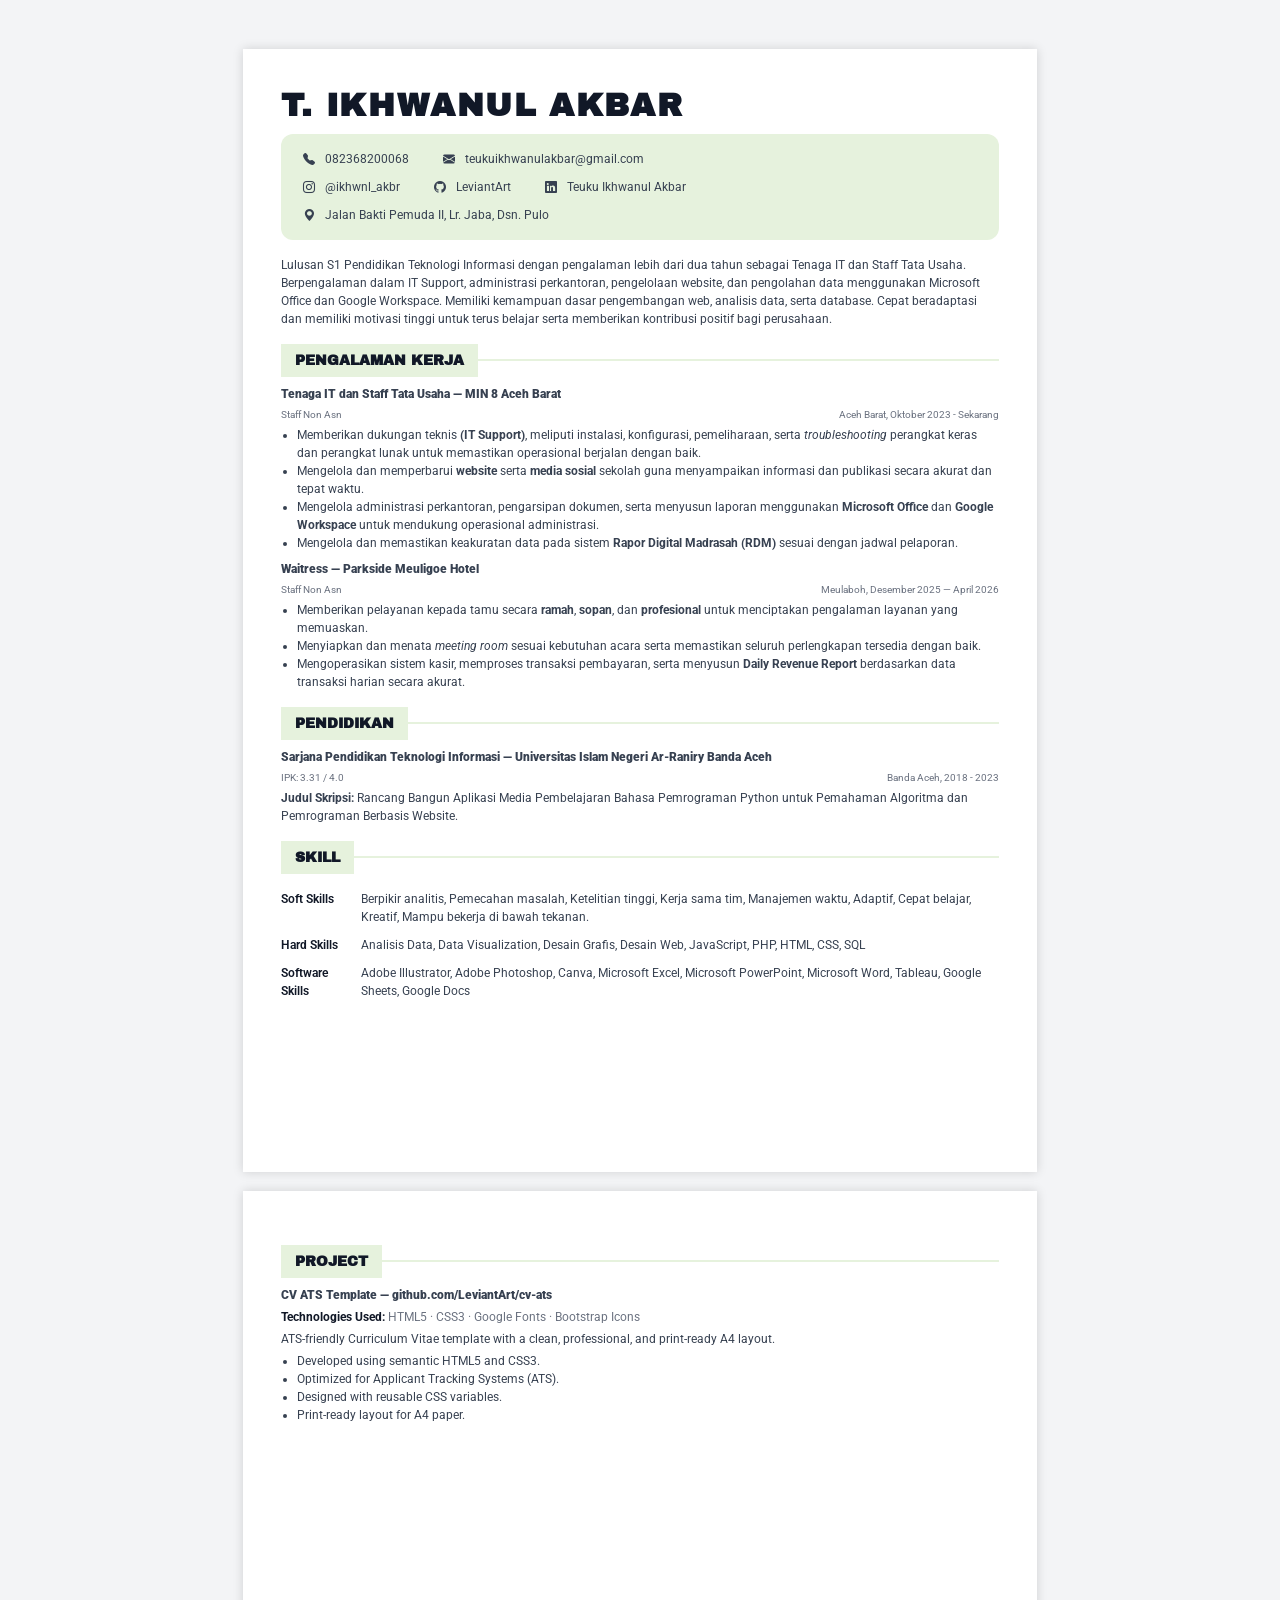
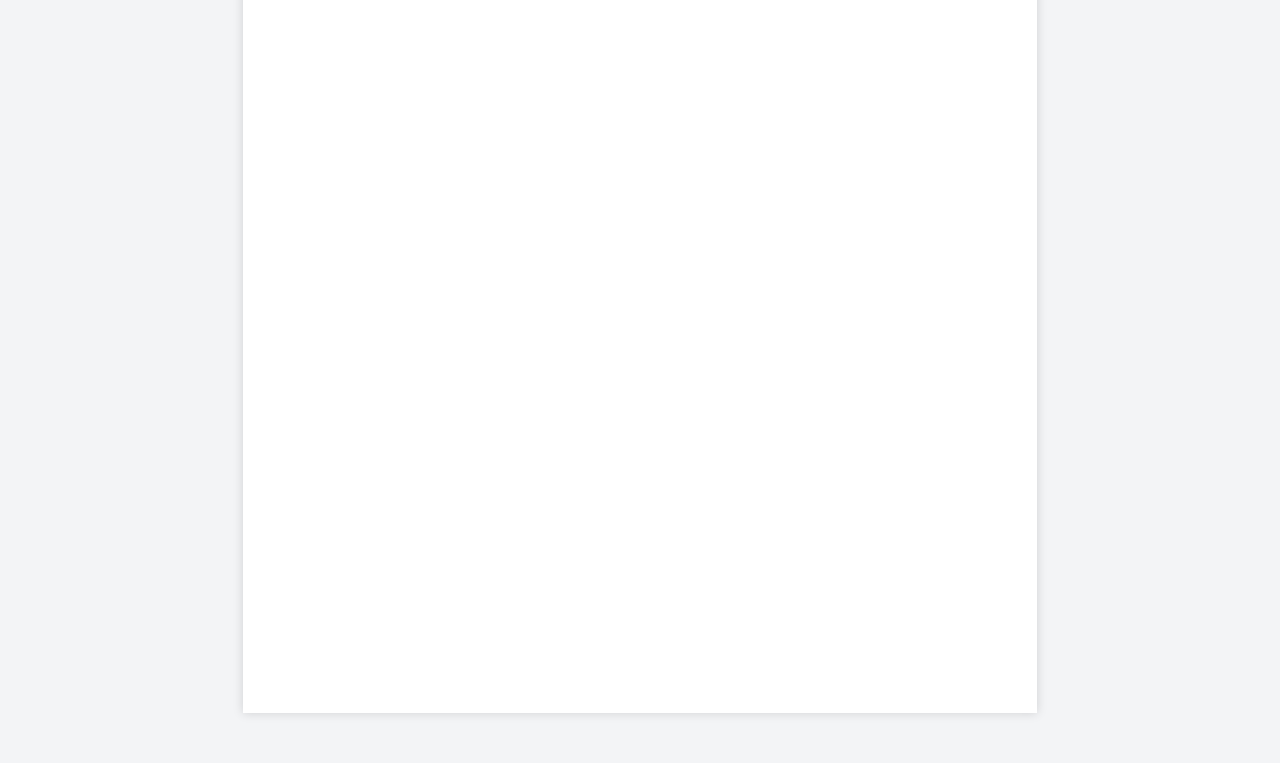
==== index.html @ ee053cb1 "-membagi menjadi 2 page -menambah Projects TODO :  -ganti posisi poject dan skill -tambahkan Certifi" ====
<!doctype html>
<html lang="en">
  <head>
    <meta charset="UTF-8" />
    <meta name="viewport" content="width=device-width, initial-scale=1.0" />
    <title>Curriculum Vitae - Applicant Tracking System</title>
    <link rel="stylesheet" href="styles.css" />

    <!-- font -->
    <link rel="preconnect" href="https://fonts.googleapis.com" />
    <link rel="preconnect" href="https://fonts.gstatic.com" crossorigin />
    <link
      href="https://fonts.googleapis.com/css2?family=Archivo+Black&family=Roboto:ital,wght@0,100..900;1,100..900&display=swap"
      rel="stylesheet"
    />

    <!-- bootstrap icons -->
    <link
      rel="stylesheet"
      href="https://cdn.jsdelivr.net/npm/bootstrap-icons@1.10.5/font/bootstrap-icons.css"
    />
  </head>
  <body>
    <main class="page">
      <!-- ===== HEADER ===== -->
      <header class="cv-header">
        <h1 class="cv-name">T. IKHWANUL AKBAR</h1>
        <div class="contact-info">
          <div class="contact-row">
            <!-- wa -->
            <a href="tel:+6282368200068" class="contact-item">
              <i class="bi bi-telephone-fill"></i>
              <span>082368200068</span>
            </a>

            <!-- email -->
            <a href="mailto:teukuikhwanulakbar@gmail.com" class="contact-item">
              <i class="bi bi-envelope-fill"></i>
              <span>teukuikhwanulakbar@gmail.com</span>
            </a>
          </div>

          <div class="contact-row">
            <!-- instagram -->
            <a
              href="https://www.instagram.com/ikhwnl_akbr/?hl=en"
              class="contact-item"
            >
              <i class="bi bi-instagram"></i>
              <span>@ikhwnl_akbr</span>
            </a>

            <!-- github -->
            <a href="https://github.com/LeviantArt" class="contact-item">
              <i class="bi bi-github"></i>

              <span>LeviantArt</span>
            </a>

            <!-- linkedin -->
            <a
              href="https://www.linkedin.com/in/teuku-ikhwanul-akbar-127863330/"
              class="contact-item"
            >
              <i class="bi bi-linkedin"></i>

              <span>Teuku Ikhwanul Akbar</span>
            </a>
          </div>

          <div class="contact-row">
            <!-- address -->
            <a
              href="https://www.google.com/maps/place/4%C2%B009'33.3%22N+96%C2%B007'20.4%22E/@4.159242,96.1216763,19z/data=!3m1!4b1!4m4!3m3!8m2!3d4.159242!4d96.12232?entry=ttu&g_ep=EgoyMDI2MDcxNS4wIKXMDSoASAFQAw%3D%3D"
              class="contact-item"
            >
              <i class="bi bi-geo-alt-fill"></i>
              <span>Jalan Bakti Pemuda II, Lr. Jaba, Dsn. Pulo</span>
            </a>
          </div>
        </div>
      </header>

      <!-- ===== ABOUT ME ===== -->
      <section class="cv-about-me">
        <p>
          Lulusan S1 Pendidikan Teknologi Informasi dengan pengalaman lebih dari
          dua tahun sebagai Tenaga IT dan Staff Tata Usaha. Berpengalaman dalam
          IT Support, administrasi perkantoran, pengelolaan website, dan
          pengolahan data menggunakan Microsoft Office dan Google Workspace.
          Memiliki kemampuan dasar pengembangan web, analisis data, serta
          database. Cepat beradaptasi dan memiliki motivasi tinggi untuk terus
          belajar serta memberikan kontribusi positif bagi perusahaan.
        </p>
      </section>

      <!-- ===== EXPERIENCE ===== -->
      <section class="experience">
        <div class="section-header">
          <h2 class="section-title">Pengalaman Kerja</h2>
        </div>

        <!---------------->
        <!-- Company #1 -->
        <!---------------->
        <h3 class="education-title">
          Tenaga IT dan Staff Tata Usaha — MIN 8 Aceh Barat
        </h3>

        <!-- Position and dates -->
        <div class="row">
          <span>Staff Non Asn</span>
          <span>Aceh Barat, Oktober 2023 - Sekarang</span>
        </div>

        <ul class="job-description-list">
          <li>
            Memberikan dukungan teknis <b>(IT Support)</b>, meliputi instalasi,
            konfigurasi, pemeliharaan, serta <i>troubleshooting</i> perangkat
            keras dan perangkat lunak untuk memastikan operasional berjalan
            dengan baik.
          </li>

          <li>
            Mengelola dan memperbarui <b>website</b> serta
            <b>media sosial</b> sekolah guna menyampaikan informasi dan
            publikasi secara akurat dan tepat waktu.
          </li>

          <li>
            Mengelola administrasi perkantoran, pengarsipan dokumen, serta
            menyusun laporan menggunakan <b>Microsoft Office</b> dan
            <b>Google Workspace</b> untuk mendukung operasional administrasi.
          </li>

          <li>
            Mengelola dan memastikan keakuratan data pada sistem
            <b>Rapor Digital Madrasah (RDM)</b> sesuai dengan jadwal pelaporan.
          </li>
        </ul>

        <!---------------->
        <!-- Company #2 -->
        <!---------------->
        <h3 class="education-title">Waitress — Parkside Meuligoe Hotel</h3>

        <!-- Position and dates -->
        <div class="row">
          <span>Staff Non Asn</span>
          <span>Meulaboh, Desember 2025 — April 2026</span>
        </div>

        <ul class="job-description-list">
          <li>
            Memberikan pelayanan kepada tamu secara <b>ramah</b>, <b>sopan</b>,
            dan <b>profesional</b> untuk menciptakan pengalaman layanan yang
            memuaskan.
          </li>

          <li>
            Menyiapkan dan menata <i>meeting room</i> sesuai kebutuhan acara
            serta memastikan seluruh perlengkapan tersedia dengan baik.
          </li>

          <li>
            Mengoperasikan sistem kasir, memproses transaksi pembayaran, serta
            menyusun <b>Daily Revenue Report</b> berdasarkan data transaksi
            harian secara akurat.
          </li>
        </ul>
      </section>

      <!-- ===== EDUCATION ===== -->
      <section class="education">
        <div class="section-header">
          <h2 class="section-title">Pendidikan</h2>
        </div>

        <!-- University name -->
        <h3 class="education-title">
          Sarjana Pendidikan Teknologi Informasi — Universitas Islam Negeri
          Ar-Raniry Banda Aceh
        </h3>

        <!-- GPA, dates of admission and graduation -->
        <div class="row">
          <span>IPK: 3.31 / 4.0</span>
          <span>Banda Aceh, 2018 - 2023</span>
        </div>

        <p>
          <strong>Judul Skripsi:</strong> Rancang Bangun Aplikasi Media
          Pembelajaran Bahasa Pemrograman Python untuk Pemahaman Algoritma dan
          Pemrograman Berbasis Website.
        </p>
      </section>

      <!-- ===== SKILL ===== -->
      <section class="skill">
        <div class="section-header">
          <h2 class="section-title">SKILL</h2>
        </div>

        <!-- Skills -->
        <dl class="skills-list">
          <dt>Soft Skills</dt>
          <dd>
            Berpikir analitis, Pemecahan masalah, Ketelitian tinggi, Kerja sama
            tim, Manajemen waktu, Adaptif, Cepat belajar, Kreatif, Mampu bekerja
            di bawah tekanan.
          </dd>

          <dt>Hard Skills</dt>
          <dd>
            Analisis Data, Data Visualization, Desain Grafis, Desain Web,
            JavaScript, PHP, HTML, CSS, SQL
          </dd>

          <dt>Software Skills</dt>
          <dd>
            Adobe Illustrator, Adobe Photoshop, Canva, Microsoft Excel,
            Microsoft PowerPoint, Microsoft Word, Tableau, Google Sheets, Google
            Docs
          </dd>
        </dl>
      </section>
    </main>

    <main class="page">
      <!-- ===== PROJECT ===== -->
      <section class="experience">
        <div class="section-header">
          <h2 class="section-title">PROJECT</h2>
        </div>

        <!---------------->
        <!-- Project #1 -->
        <!---------------->
        <!-- Project Title and Link -->
        <div class="project-header">
          <a
            href="https://github.com/LeviantArt/cv-ats"
            target="_blank"
            rel="noopener noreferrer"
          >
            <h3 class="education-title">
              CV ATS Template — github.com/LeviantArt/cv-ats
            </h3>
          </a>
        </div>

        <!-- Project Technologies -->
        <div class="project-tech">
          <strong>Technologies Used:</strong>
          <span
            >HTML5 &middot; CSS3 &middot; Google Fonts &middot; Bootstrap
            Icons</span
          >
        </div>

        <!-- Project Description -->
        <p class="project-description">
          ATS-friendly Curriculum Vitae template with a clean, professional, and
          print-ready A4 layout.
        </p>

        <!-- Project Highlights -->
        <ul class="job-description-list">
          <li>Developed using semantic HTML5 and CSS3.</li>
          <li>Optimized for Applicant Tracking Systems (ATS).</li>
          <li>Designed with reusable CSS variables.</li>
          <li>Print-ready layout for A4 paper.</li>
        </ul>
      </section>
    </main>
  </body>
</html>
---- styles.css ----
/* =======================================================
   DESIGN TOKENS
======================================================= */
:root {
  /* ===== FONT FAMILY ===== */
  --font-heading: "Archivo Black", sans-serif;
  --font-body: "Roboto", sans-serif;

  /* ===== FONT SIZE ===== */
  /* Name */
  --fs-name: 2rem; /* 32px */
  /* Section */
  --fs-section-title: 0.875rem; /* 16px */
  /* Job Title */
  --fs-job-title: 0.875rem; /* 14px */
  /* Body */
  --fs-body: 0.75rem; /* 12px */
  /* Small */
  --fs-small: 0.625rem; /* 10px */

  /* ===== FONT WEIGHT ===== */
  --fw-black: 900;
  --fw-bold: 700;
  --fw-semibold: 600;
  --fw-medium: 500;
  --fw-regular: 400;

  /* ===== LINE HEIGHT ===== */
  --lh-tight: 1.2;
  --lh-normal: 1.5;
  --lh-relaxed: 1.7;

  /* ===== LETTER SPACING ===== */
  --ls-tight: -0.02em;
  --ls-normal: 0;
  --ls-wide: 0.05em;

  /* ===== COLORS ===== */
  --clr-heading: #111827;
  --clr-text: #374151;
  --clr-muted: #6b7280;
  --clr-border: #d1d5db;
  --clr-background: #ffffff;
  --clr-surface: #f3f4f6;
  --clr-card: #e6f2dd;

  /* ===== SPACING ===== */
  --space-1: 4px;
  --space-2: 8px;
  --space-3: 12px;
  --space-4: 16px;
  --space-5: 20px;
  --space-6: 24px;
  --space-7: 32px;
  --space-8: 40px;

  /* ===== BORDER RADIUS ===== */
  --radius-sm: 4px;
  --radius-md: 8px;
  --radius-lg: 12px;

  /* ===== ICON SIZES ===== */
  --icon-sm: 14px;
  --icon-md: 16px;
  --icon-lg: 20px;

  /* ===== A4 PAGE ===== */
  --page-width: 210mm;
  --page-height: 297mm;
  --page-padding: 10mm;
}

/* =======================================================
   RESET
======================================================= */
*,
*::before,
*::after {
  margin: 0;
  padding: 0;
  box-sizing: border-box;
}

body {
  font-family: var(--font-body);
  font-size: var(--fs-body);
  font-weight: var(--fw-regular);
  line-height: var(--lh-normal);
  color: var(--clr-text);
  background: var(--clr-background);
  margin: 0;
  padding: 40px;
  display: flex;
  justify-content: center;
  background: var(--clr-surface);
  flex-direction: column; /* Tambahkan ini */
  align-items: center; /* Supaya halaman tetap di tengah */
}

a {
  text-decoration: none;
  color: inherit;
}

img,
svg {
  display: block;
  max-width: 100%;
}

/* ul,
ol {
  list-style: none;
} */

/* =======================================================
   TYPOGRAPHY
======================================================= */
/* cv name */
.cv-name {
  font-family: var(--font-heading);
  font-size: var(--fs-name);
  font-weight: var(--fw-black);
  line-height: var(--lh-tight);
  letter-spacing: var(--ls-wide);
  color: var(--clr-heading);
  text-transform: uppercase;
  padding-bottom: var(--space-2);
}

/* section header v1 */
/* .section-title {
  font-family: var(--font-heading);
  font-size: var(--fs-section-title);
  font-weight: var(--fw-bold);
  line-height: var(--lh-tight);
  letter-spacing: var(--ls-wide);
  color: var(--clr-heading);
  text-transform: uppercase;
} */

/* section header v2 */
.section-header {
  display: flex;
  align-items: center;
  padding-top: var(--space-4);
}

.section-title {
  display: inline-block;
  padding: 6px 14px;
  background: var(--clr-card);
  font-family: var(--font-heading);
  font-size: var(--fs-section-title);
  color: var(--clr-heading);
  text-transform: uppercase;
  position: relative;
  z-index: 2;
}

.section-header::after {
  content: "";
  flex: 1;
  height: 1.5px;
  background: var(--clr-card);
}

/* job title */
.job-title {
  font-size: var(--fs-job-title);
  font-weight: var(--fw-semibold);
}

/* about me */
.cv-about-me {
  padding-top: var(--space-4);
}

h3 {
  font-size: var(--fs-body);
  font-weight: var(--fw-black);
  padding-top: var(--space-2);
}

/* paragraph */
p {
  font-size: var(--fs-body);
}

/* small text */
small {
  font-size: var(--fs-small);
  color: var(--clr-muted);
}

/* =======================================================
   PAGE LAYOUT
======================================================= */
.page {
  width: var(--page-width);
  min-height: var(--page-height);
  background: var(--clr-background);
  padding: var(--page-padding);
  margin: 2.5mm 0;
  box-sizing: border-box;
  box-shadow: 0 0 10px rgba(0, 0, 0, 0.15);
}

/* =======================================================
   CONTACT INFO
======================================================= */
.contact-item {
  display: flex;
  align-items: center;
  gap: var(--space-2);
  color: var(--clr-text);
  text-decoration: none;
  font-size: var(--fs-body);
}

.contact-item svg,
.contact-item i {
  width: var(--icon-md);
  height: var(--icon-md);
  font-size: var(--icon-md);
  flex-shrink: 0;
}

.contact-info {
  background: var(--clr-card);
  padding: 16px 20px;
  border-radius: var(--radius-lg);
  display: flex;
  flex-direction: column;
  gap: 10px;
}

.contact-row {
  display: flex;
  align-items: center;
  gap: 32px;
  flex-wrap: wrap;
}

.contact-item i {
  font-size: var(--fs-body);
  text-align: center;
}

/* =======================================================
   EXPERIENCE
======================================================= */
.experience .row {
  display: flex;
  justify-content: space-between;
  align-items: center;
  font-size: var(--fs-small);
  color: var(--clr-muted);
  padding-top: var(--space-1);
}

.experience p {
  padding-top: var(--space-1);
}

.experience .job-description-list {
  padding-top: var(--space-1);
  padding-left: var(--space-4);
}

/* =======================================================
   EDUCATION
======================================================= */
.education .row {
  display: flex;
  justify-content: space-between;
  align-items: center;
  font-size: var(--fs-small);
  color: var(--clr-muted);
  padding-top: var(--space-1);
}

.education p {
  padding-top: var(--space-1);
}

/* =======================================================
   SKILLS
======================================================= */
.skills-list {
  display: grid;
  grid-template-columns: 60px 1fr;
  gap: 10px 20px;
  margin-top: var(--space-4);
}

.skills-list dt {
  font-weight: var(--fw-semibold);
  color: var(--clr-heading);
}

.skills-list dd {
  margin: 0;
  color: var(--clr-text);
}

/* =======================================================
   PROJECTS
======================================================= */
.project-tech {
  font-size: var(--fs-body);
  color: var(--clr-muted);
  padding-top: var(--space-1);
}

.project-tech strong {
  color: var(--clr-heading);
}

/* ===== PRINT ===== */

@page {
  size: A4;
  margin: 0;
}

@media print {
  body {
    background: var(--clr-background);
    padding: 0;
  }

  .page {
    width: var(--page-width);
    min-height: var(--page-height);
    margin: 0;
    box-shadow: none;
    page-break-after: always;
  }
}
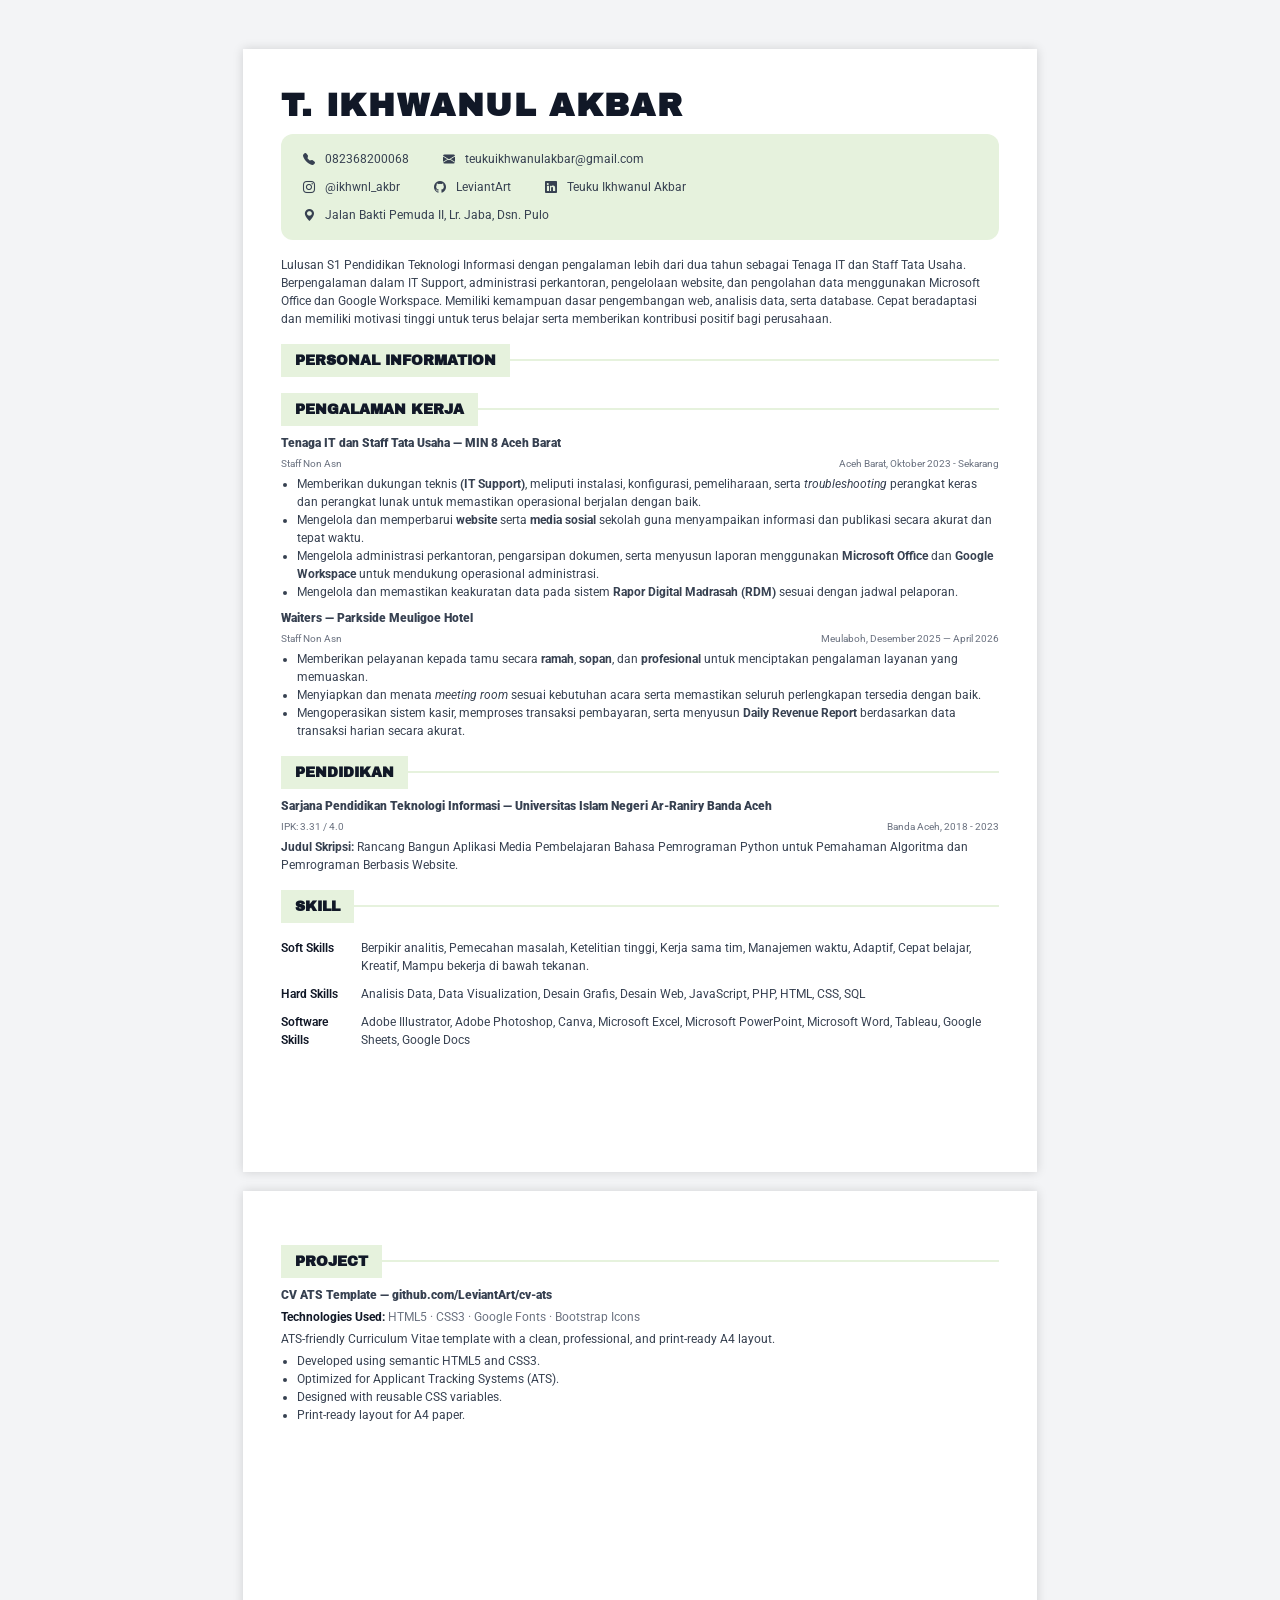
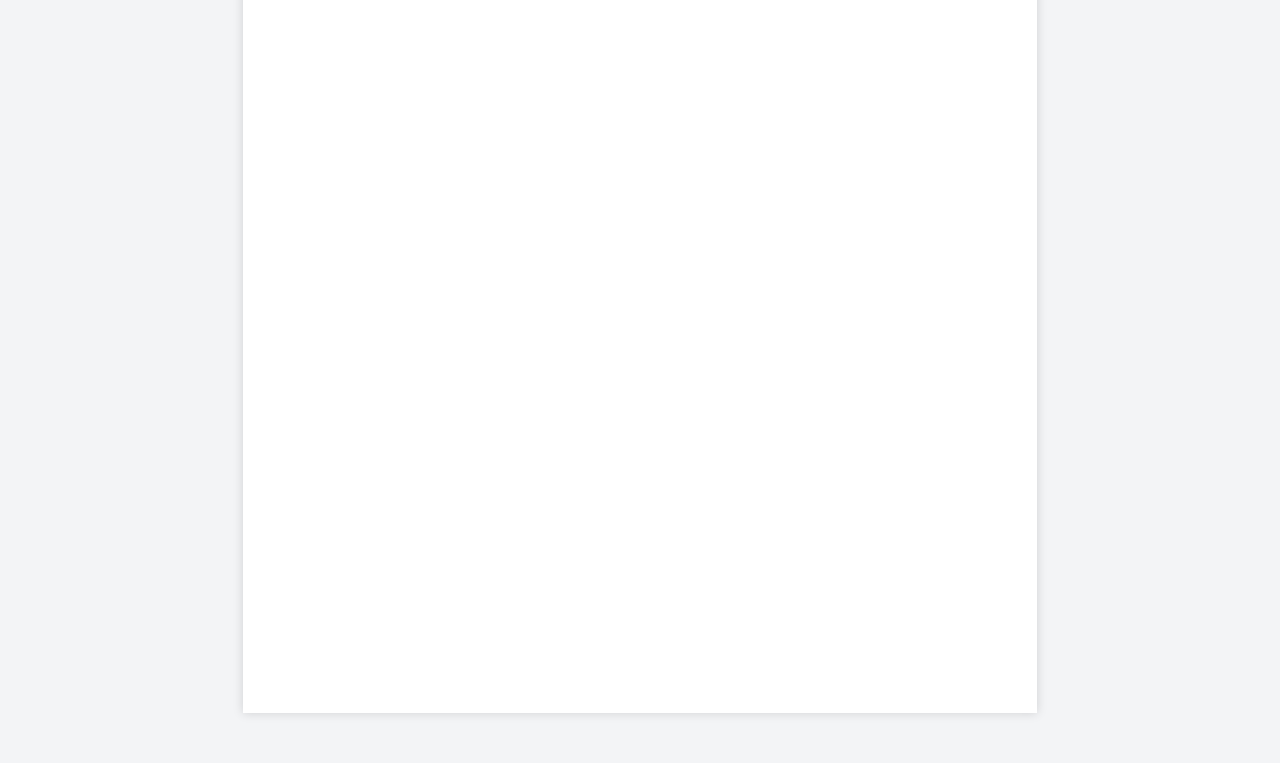
==== commit dd6f7fd0: "tambah personal information" ====
--- a/index.html
+++ b/index.html
@@ -97,6 +97,13 @@
       <!-- ===== EXPERIENCE ===== -->
       <section class="experience">
         <div class="section-header">
+          <h2 class="section-title">Personal Information</h2>
+        </div>
+      </section>
+
+      <!-- ===== EXPERIENCE ===== -->
+      <section class="experience">
+        <div class="section-header">
           <h2 class="section-title">Pengalaman Kerja</h2>
         </div>
 
@@ -142,7 +149,7 @@
         <!---------------->
         <!-- Company #2 -->
         <!---------------->
-        <h3 class="education-title">Waitress — Parkside Meuligoe Hotel</h3>
+        <h3 class="education-title">Waiters — Parkside Meuligoe Hotel</h3>
 
         <!-- Position and dates -->
         <div class="row">
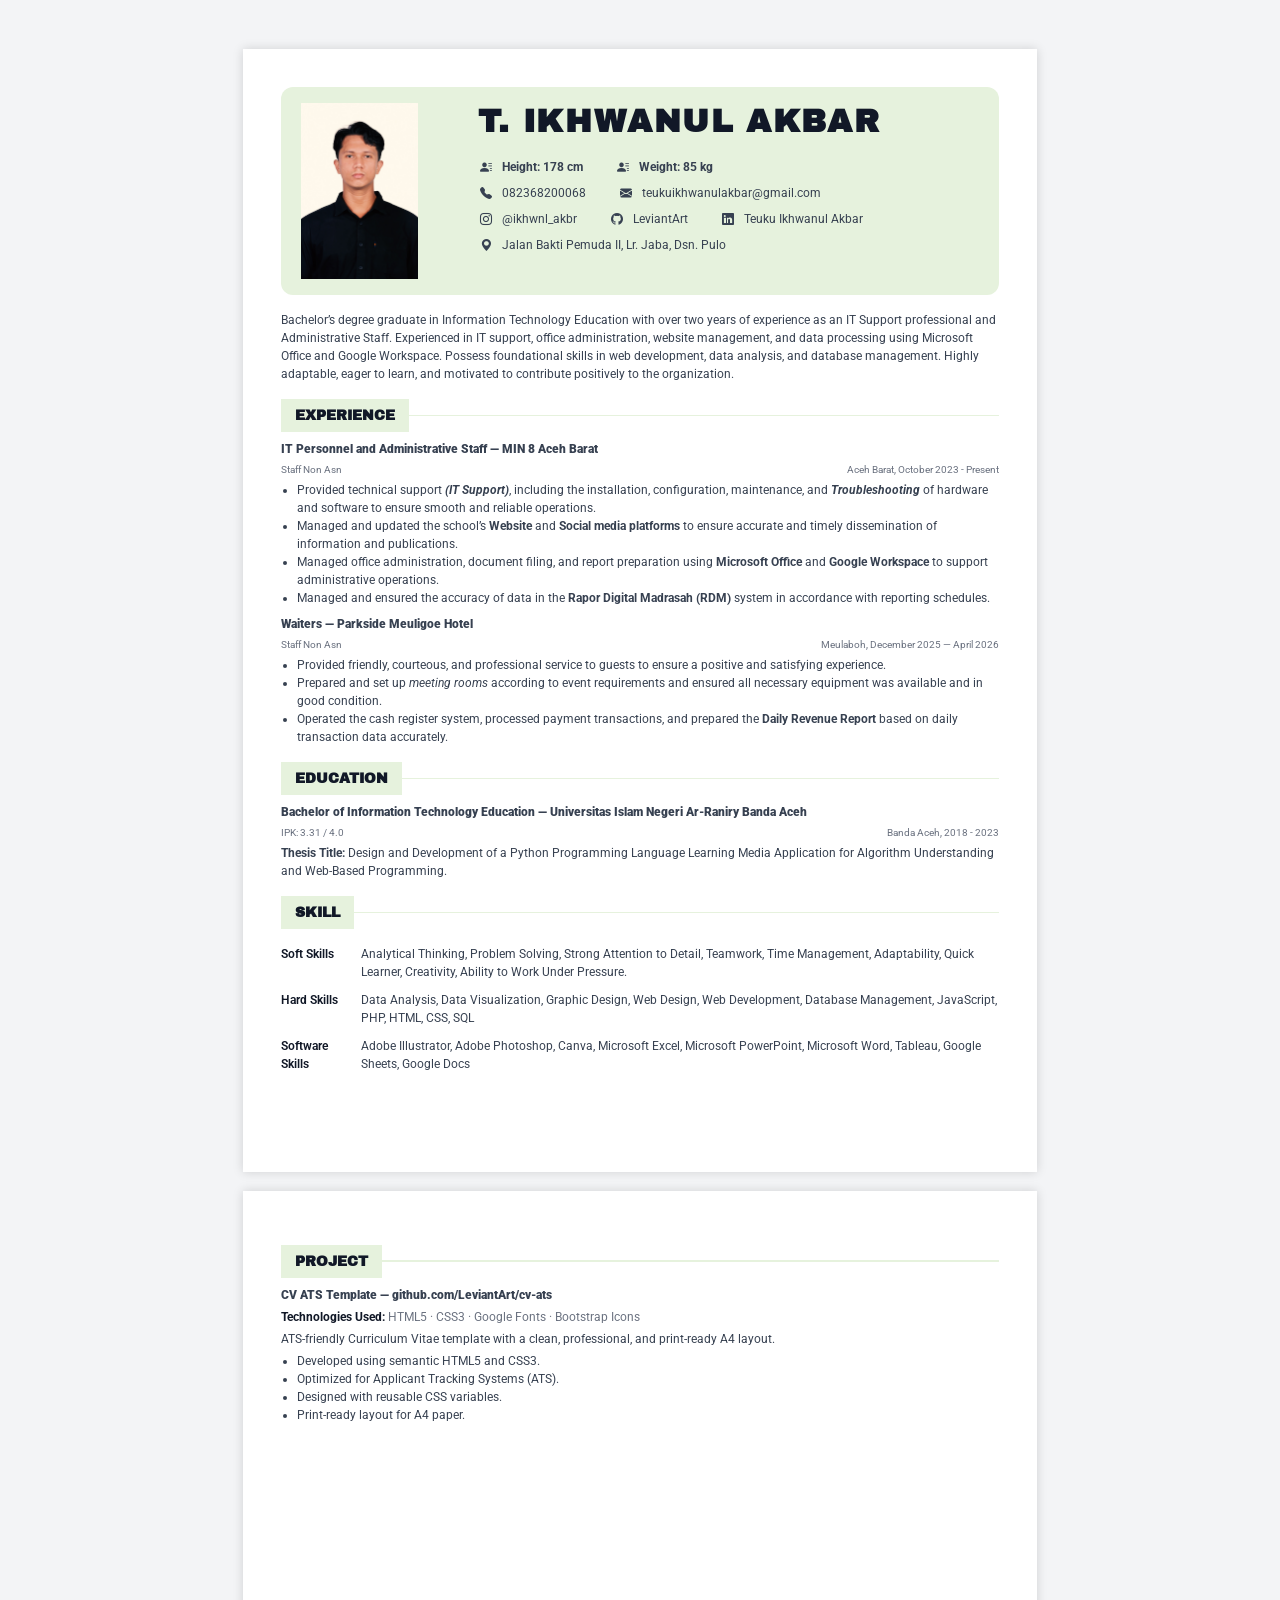
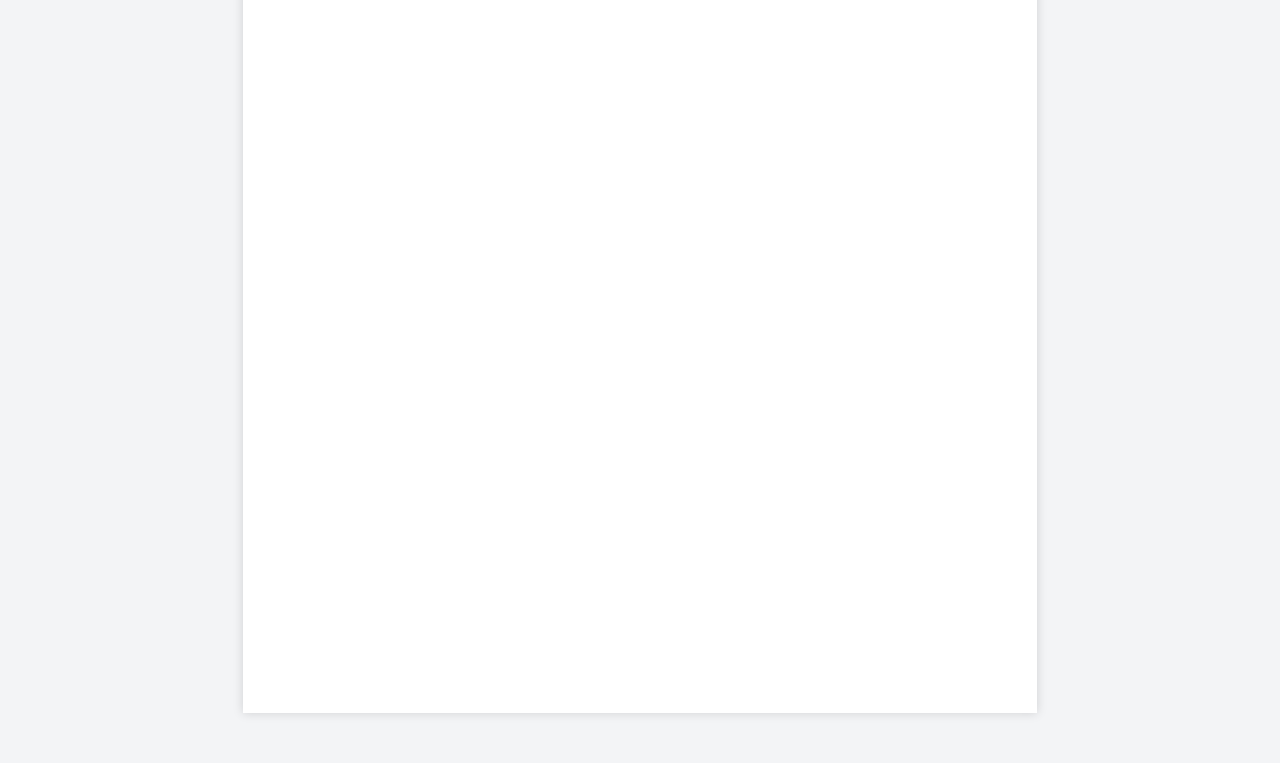
==== commit 8617f9ce: "menambahkan target="_blank" dan rel="noopener noreferrer" pada semua link di index.html untuk keaman" ====
--- a/index.html
+++ b/index.html
@@ -24,59 +24,100 @@
     <main class="page">
       <!-- ===== HEADER ===== -->
       <header class="cv-header">
-        <h1 class="cv-name">T. IKHWANUL AKBAR</h1>
         <div class="contact-info">
-          <div class="contact-row">
-            <!-- wa -->
-            <a href="tel:+6282368200068" class="contact-item">
-              <i class="bi bi-telephone-fill"></i>
-              <span>082368200068</span>
-            </a>
-
-            <!-- email -->
-            <a href="mailto:teukuikhwanulakbar@gmail.com" class="contact-item">
-              <i class="bi bi-envelope-fill"></i>
-              <span>teukuikhwanulakbar@gmail.com</span>
-            </a>
+          <div class="contact-info-1">
+            <!-- informasi kiri -->
+            <img src="foto.jpg" alt="Foto T. Ikhwanul Akbar" />
           </div>
 
-          <div class="contact-row">
-            <!-- instagram -->
-            <a
-              href="https://www.instagram.com/ikhwnl_akbr/?hl=en"
-              class="contact-item"
-            >
-              <i class="bi bi-instagram"></i>
-              <span>@ikhwnl_akbr</span>
-            </a>
-
-            <!-- github -->
-            <a href="https://github.com/LeviantArt" class="contact-item">
-              <i class="bi bi-github"></i>
-
-              <span>LeviantArt</span>
-            </a>
-
-            <!-- linkedin -->
-            <a
-              href="https://www.linkedin.com/in/teuku-ikhwanul-akbar-127863330/"
-              class="contact-item"
-            >
-              <i class="bi bi-linkedin"></i>
-
-              <span>Teuku Ikhwanul Akbar</span>
-            </a>
-          </div>
-
-          <div class="contact-row">
-            <!-- address -->
-            <a
-              href="https://www.google.com/maps/place/4%C2%B009'33.3%22N+96%C2%B007'20.4%22E/@4.159242,96.1216763,19z/data=!3m1!4b1!4m4!3m3!8m2!3d4.159242!4d96.12232?entry=ttu&g_ep=EgoyMDI2MDcxNS4wIKXMDSoASAFQAw%3D%3D"
-              class="contact-item"
-            >
-              <i class="bi bi-geo-alt-fill"></i>
-              <span>Jalan Bakti Pemuda II, Lr. Jaba, Dsn. Pulo</span>
-            </a>
+          <div class="contact-info-2">
+            <h1 class="cv-name">T. IKHWANUL AKBAR</h1>
+
+            <div class="contact-row">
+              <div class="contact-item">
+                <i class="bi bi-person-lines-fill"></i>
+                <span><strong>Height: 178 cm</strong></span>
+              </div>
+
+              <div class="contact-item">
+                <i class="bi bi-person-lines-fill"></i>
+                <span><strong>Weight: 85 kg</strong></span>
+              </div>
+            </div>
+
+            <div class="contact-row">
+              <!-- wa -->
+              <a
+                href="tel:+6282368200068"
+                class="contact-item"
+                target="_blank"
+                rel="noopener noreferrer"
+              >
+                <i class="bi bi-telephone-fill"></i>
+                <span>082368200068</span>
+              </a>
+
+              <!-- email -->
+              <a
+                href="mailto:teukuikhwanulakbar@gmail.com"
+                class="contact-item"
+                target="_blank"
+                rel="noopener noreferrer"
+              >
+                <i class="bi bi-envelope-fill"></i>
+                <span>teukuikhwanulakbar@gmail.com</span>
+              </a>
+            </div>
+
+            <div class="contact-row">
+              <!-- instagram -->
+              <a
+                href="https://www.instagram.com/ikhwnl_akbr/?hl=en"
+                class="contact-item"
+                target="_blank"
+                rel="noopener noreferrer"
+              >
+                <i class="bi bi-instagram"></i>
+                <span>@ikhwnl_akbr</span>
+              </a>
+
+              <!-- github -->
+              <a
+                href="https://github.com/LeviantArt"
+                class="contact-item"
+                target="_blank"
+                rel="noopener noreferrer"
+              >
+                <i class="bi bi-github"></i>
+
+                <span>LeviantArt</span>
+              </a>
+
+              <!-- linkedin -->
+              <a
+                href="https://www.linkedin.com/in/teuku-ikhwanul-akbar-127863330/"
+                class="contact-item"
+                target="_blank"
+                rel="noopener noreferrer"
+              >
+                <i class="bi bi-linkedin"></i>
+
+                <span>Teuku Ikhwanul Akbar</span>
+              </a>
+            </div>
+
+            <div class="contact-row">
+              <!-- address -->
+              <a
+                href="https://www.google.com/maps/place/4%C2%B009'33.3%22N+96%C2%B007'20.4%22E/@4.159242,96.1216763,19z/data=!3m1!4b1!4m4!3m3!8m2!3d4.159242!4d96.12232?entry=ttu&g_ep=EgoyMDI2MDcxNS4wIKXMDSoASAFQAw%3D%3D"
+                class="contact-item"
+                target="_blank"
+                rel="noopener noreferrer"
+              >
+                <i class="bi bi-geo-alt-fill"></i>
+                <span>Jalan Bakti Pemuda II, Lr. Jaba, Dsn. Pulo</span>
+              </a>
+            </div>
           </div>
         </div>
       </header>
@@ -84,65 +125,60 @@
       <!-- ===== ABOUT ME ===== -->
       <section class="cv-about-me">
         <p>
-          Lulusan S1 Pendidikan Teknologi Informasi dengan pengalaman lebih dari
-          dua tahun sebagai Tenaga IT dan Staff Tata Usaha. Berpengalaman dalam
-          IT Support, administrasi perkantoran, pengelolaan website, dan
-          pengolahan data menggunakan Microsoft Office dan Google Workspace.
-          Memiliki kemampuan dasar pengembangan web, analisis data, serta
-          database. Cepat beradaptasi dan memiliki motivasi tinggi untuk terus
-          belajar serta memberikan kontribusi positif bagi perusahaan.
+          Bachelor&#8217;s degree graduate in Information Technology Education
+          with over two years of experience as an IT Support professional and
+          Administrative Staff. Experienced in IT support, office
+          administration, website management, and data processing using
+          Microsoft Office and Google Workspace. Possess foundational skills in
+          web development, data analysis, and database management. Highly
+          adaptable, eager to learn, and motivated to contribute positively to
+          the organization.
         </p>
       </section>
 
       <!-- ===== EXPERIENCE ===== -->
       <section class="experience">
         <div class="section-header">
-          <h2 class="section-title">Personal Information</h2>
-        </div>
-      </section>
-
-      <!-- ===== EXPERIENCE ===== -->
-      <section class="experience">
-        <div class="section-header">
-          <h2 class="section-title">Pengalaman Kerja</h2>
+          <h2 class="section-title">Experience</h2>
         </div>
 
         <!---------------->
         <!-- Company #1 -->
         <!---------------->
         <h3 class="education-title">
-          Tenaga IT dan Staff Tata Usaha — MIN 8 Aceh Barat
+          IT Personnel and Administrative Staff — MIN 8 Aceh Barat
         </h3>
 
         <!-- Position and dates -->
         <div class="row">
           <span>Staff Non Asn</span>
-          <span>Aceh Barat, Oktober 2023 - Sekarang</span>
+          <span>Aceh Barat, October 2023 - Present</span>
         </div>
 
         <ul class="job-description-list">
           <li>
-            Memberikan dukungan teknis <b>(IT Support)</b>, meliputi instalasi,
-            konfigurasi, pemeliharaan, serta <i>troubleshooting</i> perangkat
-            keras dan perangkat lunak untuk memastikan operasional berjalan
-            dengan baik.
-          </li>
-
-          <li>
-            Mengelola dan memperbarui <b>website</b> serta
-            <b>media sosial</b> sekolah guna menyampaikan informasi dan
-            publikasi secara akurat dan tepat waktu.
-          </li>
-
-          <li>
-            Mengelola administrasi perkantoran, pengarsipan dokumen, serta
-            menyusun laporan menggunakan <b>Microsoft Office</b> dan
-            <b>Google Workspace</b> untuk mendukung operasional administrasi.
-          </li>
-
-          <li>
-            Mengelola dan memastikan keakuratan data pada sistem
-            <b>Rapor Digital Madrasah (RDM)</b> sesuai dengan jadwal pelaporan.
+            Provided technical support <i><b>(IT Support)</b></i
+            >, including the installation, configuration, maintenance, and
+            <i><b>Troubleshooting</b></i> of hardware and software to ensure
+            smooth and reliable operations.
+          </li>
+
+          <li>
+            Managed and updated the school&#8217;s <b>Website</b> and
+            <b>Social media platforms</b> to ensure accurate and timely
+            dissemination of information and publications.
+          </li>
+
+          <li>
+            Managed office administration, document filing, and report
+            preparation using <b>Microsoft Office</b> and
+            <b>Google Workspace</b> to support administrative operations.
+          </li>
+
+          <li>
+            Managed and ensured the accuracy of data in the
+            <b>Rapor Digital Madrasah (RDM)</b> system in accordance with
+            reporting schedules.
           </li>
         </ul>
 
@@ -154,25 +190,25 @@
         <!-- Position and dates -->
         <div class="row">
           <span>Staff Non Asn</span>
-          <span>Meulaboh, Desember 2025 — April 2026</span>
+          <span>Meulaboh, December 2025 — April 2026</span>
         </div>
 
         <ul class="job-description-list">
           <li>
-            Memberikan pelayanan kepada tamu secara <b>ramah</b>, <b>sopan</b>,
-            dan <b>profesional</b> untuk menciptakan pengalaman layanan yang
-            memuaskan.
-          </li>
-
-          <li>
-            Menyiapkan dan menata <i>meeting room</i> sesuai kebutuhan acara
-            serta memastikan seluruh perlengkapan tersedia dengan baik.
-          </li>
-
-          <li>
-            Mengoperasikan sistem kasir, memproses transaksi pembayaran, serta
-            menyusun <b>Daily Revenue Report</b> berdasarkan data transaksi
-            harian secara akurat.
+            Provided friendly, courteous, and professional service to guests to
+            ensure a positive and satisfying experience.
+          </li>
+
+          <li>
+            Prepared and set up <i>meeting rooms</i> according to event
+            requirements and ensured all necessary equipment was available and
+            in good condition.
+          </li>
+
+          <li>
+            Operated the cash register system, processed payment transactions,
+            and prepared the <b>Daily Revenue Report</b> based on daily
+            transaction data accurately.
           </li>
         </ul>
       </section>
@@ -180,13 +216,13 @@
       <!-- ===== EDUCATION ===== -->
       <section class="education">
         <div class="section-header">
-          <h2 class="section-title">Pendidikan</h2>
+          <h2 class="section-title">Education</h2>
         </div>
 
         <!-- University name -->
         <h3 class="education-title">
-          Sarjana Pendidikan Teknologi Informasi — Universitas Islam Negeri
-          Ar-Raniry Banda Aceh
+          Bachelor of Information Technology Education — Universitas Islam
+          Negeri Ar-Raniry Banda Aceh
         </h3>
 
         <!-- GPA, dates of admission and graduation -->
@@ -196,9 +232,9 @@
         </div>
 
         <p>
-          <strong>Judul Skripsi:</strong> Rancang Bangun Aplikasi Media
-          Pembelajaran Bahasa Pemrograman Python untuk Pemahaman Algoritma dan
-          Pemrograman Berbasis Website.
+          <strong>Thesis Title:</strong> Design and Development of a Python
+          Programming Language Learning Media Application for Algorithm
+          Understanding and Web-Based Programming.
         </p>
       </section>
 
@@ -212,15 +248,15 @@
         <dl class="skills-list">
           <dt>Soft Skills</dt>
           <dd>
-            Berpikir analitis, Pemecahan masalah, Ketelitian tinggi, Kerja sama
-            tim, Manajemen waktu, Adaptif, Cepat belajar, Kreatif, Mampu bekerja
-            di bawah tekanan.
+            Analytical Thinking, Problem Solving, Strong Attention to Detail,
+            Teamwork, Time Management, Adaptability, Quick Learner, Creativity,
+            Ability to Work Under Pressure.
           </dd>
 
           <dt>Hard Skills</dt>
           <dd>
-            Analisis Data, Data Visualization, Desain Grafis, Desain Web,
-            JavaScript, PHP, HTML, CSS, SQL
+            Data Analysis, Data Visualization, Graphic Design, Web Design, Web
+            Development, Database Management, JavaScript, PHP, HTML, CSS, SQL
           </dd>
 
           <dt>Software Skills</dt>
--- a/styles.css
+++ b/styles.css
@@ -230,8 +230,8 @@
   background: var(--clr-card);
   padding: 16px 20px;
   border-radius: var(--radius-lg);
-  display: flex;
-  flex-direction: column;
+  display: grid;
+  grid-template-columns: 1fr 3fr;
   gap: 10px;
 }
 
@@ -240,6 +240,12 @@
   align-items: center;
   gap: 32px;
   flex-wrap: wrap;
+  padding-top: var(--space-2);
+}
+
+.contact-info-1 img {
+  width: 70%;
+  height: auto;
 }
 
 .contact-item i {
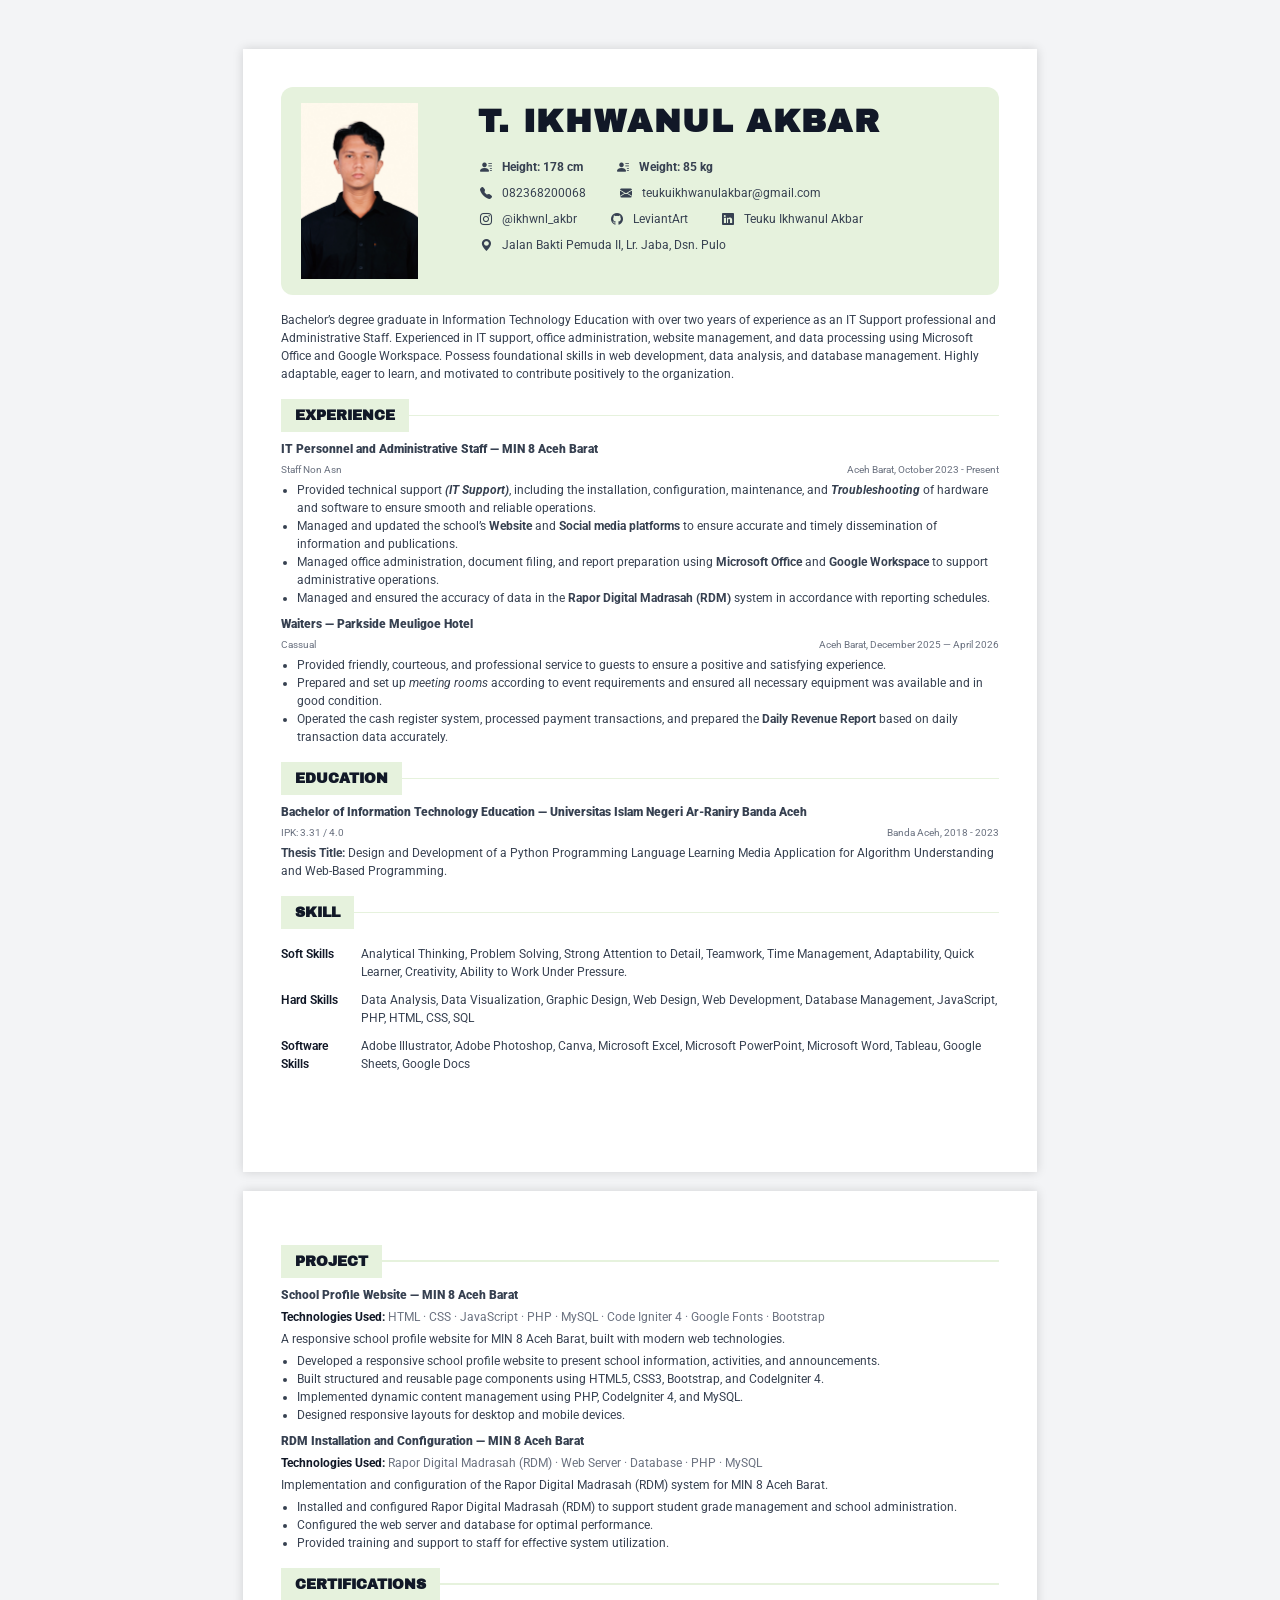
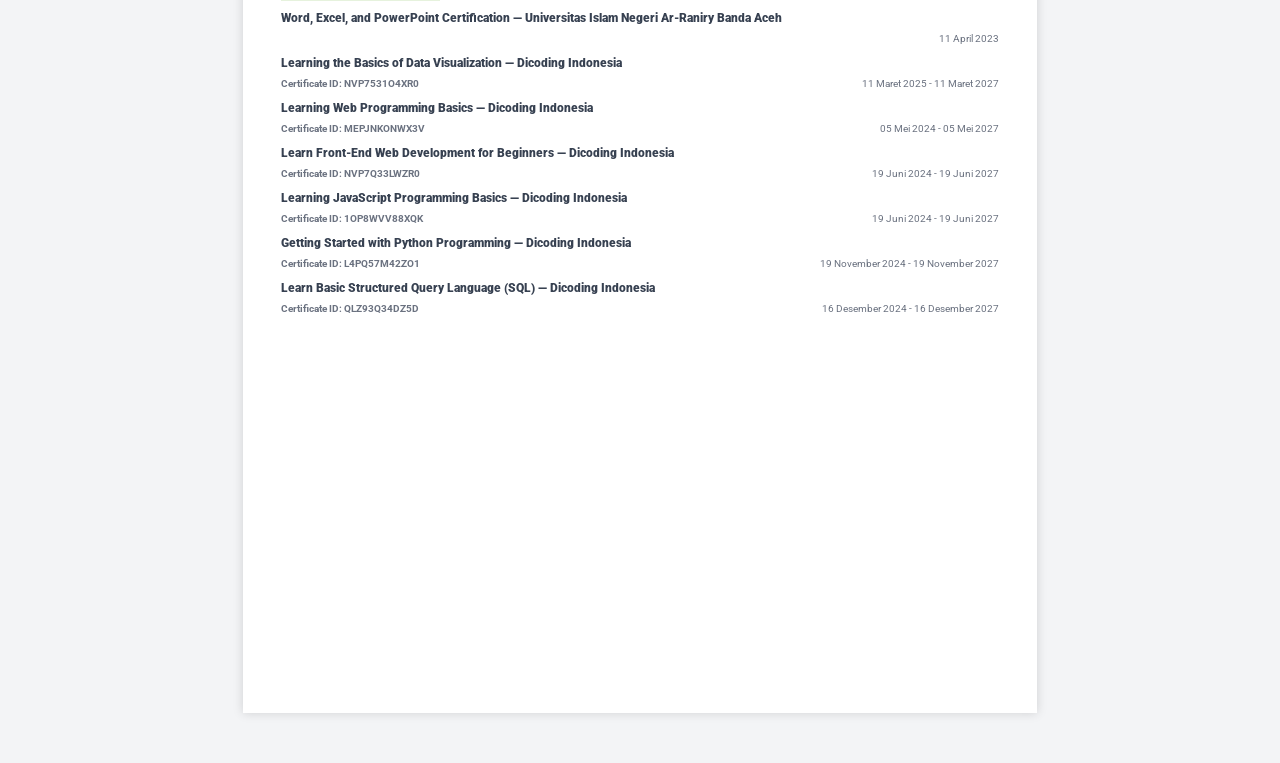
==== commit be2e0326: "message: Update index.html with project details" ====
--- a/index.html
+++ b/index.html
@@ -89,7 +89,6 @@
                 rel="noopener noreferrer"
               >
                 <i class="bi bi-github"></i>
-
                 <span>LeviantArt</span>
               </a>
 
@@ -101,7 +100,6 @@
                 rel="noopener noreferrer"
               >
                 <i class="bi bi-linkedin"></i>
-
                 <span>Teuku Ikhwanul Akbar</span>
               </a>
             </div>
@@ -189,8 +187,8 @@
 
         <!-- Position and dates -->
         <div class="row">
-          <span>Staff Non Asn</span>
-          <span>Meulaboh, December 2025 — April 2026</span>
+          <span>Cassual</span>
+          <span>Aceh Barat, December 2025 — April 2026</span>
         </div>
 
         <ul class="job-description-list">
@@ -282,12 +280,12 @@
         <!-- Project Title and Link -->
         <div class="project-header">
           <a
-            href="https://github.com/LeviantArt/cv-ats"
+            href="https://www.min8acehbarat.sch.id/"
             target="_blank"
             rel="noopener noreferrer"
           >
             <h3 class="education-title">
-              CV ATS Template — github.com/LeviantArt/cv-ats
+              School Profile Website — MIN 8 Aceh Barat
             </h3>
           </a>
         </div>
@@ -296,24 +294,215 @@
         <div class="project-tech">
           <strong>Technologies Used:</strong>
           <span
-            >HTML5 &middot; CSS3 &middot; Google Fonts &middot; Bootstrap
-            Icons</span
+            >HTML &middot; CSS &middot; JavaScript &middot; PHP &middot; MySQL
+            &middot; Code Igniter 4 &middot; Google Fonts &middot;
+            Bootstrap</span
           >
         </div>
 
         <!-- Project Description -->
         <p class="project-description">
-          ATS-friendly Curriculum Vitae template with a clean, professional, and
-          print-ready A4 layout.
+          A responsive school profile website for MIN 8 Aceh Barat, built with
+          modern web technologies.
         </p>
 
         <!-- Project Highlights -->
         <ul class="job-description-list">
-          <li>Developed using semantic HTML5 and CSS3.</li>
-          <li>Optimized for Applicant Tracking Systems (ATS).</li>
-          <li>Designed with reusable CSS variables.</li>
-          <li>Print-ready layout for A4 paper.</li>
+          <li>
+            Developed a responsive school profile website to present school
+            information, activities, and announcements.
+          </li>
+          <li>
+            Built structured and reusable page components using HTML5, CSS3,
+            Bootstrap, and CodeIgniter 4.
+          </li>
+          <li>
+            Implemented dynamic content management using PHP, CodeIgniter 4, and
+            MySQL.
+          </li>
+          <li>Designed responsive layouts for desktop and mobile devices.</li>
         </ul>
+
+        <!---------------->
+        <!-- Project #2 -->
+        <!---------------->
+        <!-- Project Title and Link -->
+        <div class="project-header">
+          <a
+            href="https://www.min8acehbarat.sch.id/"
+            target="_blank"
+            rel="noopener noreferrer"
+          >
+            <h3 class="education-title">
+              RDM Installation and Configuration — MIN 8 Aceh Barat
+            </h3>
+          </a>
+        </div>
+
+        <!-- Project Technologies -->
+        <div class="project-tech">
+          <strong>Technologies Used:</strong>
+          <span
+            >Rapor Digital Madrasah (RDM) &middot; Web Server &middot; Database
+            &middot; PHP &middot; MySQL</span
+          >
+        </div>
+
+        <!-- Project Description -->
+        <p class="project-description">
+          Implementation and configuration of the Rapor Digital Madrasah (RDM)
+          system for MIN 8 Aceh Barat.
+        </p>
+
+        <!-- Project Highlights -->
+        <ul class="job-description-list">
+          <li>
+            Installed and configured Rapor Digital Madrasah (RDM) to support
+            student grade management and school administration.
+          </li>
+          <li>
+            Configured the web server and database for optimal performance.
+          </li>
+          <li>
+            Provided training and support to staff for effective system
+            utilization.
+          </li>
+        </ul>
+      </section>
+
+      <!-- ===== EDUCATION ===== -->
+      <section class="education">
+        <div class="section-header">
+          <h2 class="section-title">Certifications</h2>
+        </div>
+
+        <!---------------------->
+        <!-- Certification #1 -->
+        <!---------------------->
+        <h3 class="education-title">
+          Word, Excel, and PowerPoint Certification — Universitas Islam Negeri
+          Ar-Raniry Banda Aceh
+        </h3>
+
+        <!-- GPA, dates of admission and graduation -->
+        <div class="row">
+          <span><strong></strong></span>
+          <span>11 April 2023</span>
+        </div>
+
+        <!---------------------->
+        <!-- Certification #2 -->
+        <!---------------------->
+        <h3 class="education-title">
+          <a
+            href="https://www.dicoding.com/certificates/NVP7531O4XR0"
+            target="_blank"
+            rel="noopener noreferrer"
+          >
+            Learning the Basics of Data Visualization — Dicoding Indonesia
+          </a>
+        </h3>
+
+        <!-- GPA, dates of admission and graduation -->
+        <div class="row">
+          <span><strong>Certificate ID: NVP7531O4XR0</strong></span>
+          <span>11 Maret 2025 - 11 Maret 2027</span>
+        </div>
+
+        <!---------------------->
+        <!-- Certification #3 -->
+        <!---------------------->
+        <h3 class="education-title">
+          <a
+            href="https://www.dicoding.com/certificates/MEPJNKONWX3V"
+            target="_blank"
+            rel="noopener noreferrer"
+          >
+            Learning Web Programming Basics — Dicoding Indonesia
+          </a>
+        </h3>
+
+        <!-- GPA, dates of admission and graduation -->
+        <div class="row">
+          <span><strong>Certificate ID: MEPJNKONWX3V</strong></span>
+          <span>05 Mei 2024 - 05 Mei 2027</span>
+        </div>
+
+        <!---------------------->
+        <!-- Certification #4 -->
+        <!---------------------->
+        <h3 class="education-title">
+          <a
+            href="https://www.dicoding.com/certificates/NVP7Q33LWZR0"
+            target="_blank"
+            rel="noopener noreferrer"
+          >
+            Learn Front-End Web Development for Beginners — Dicoding Indonesia
+          </a>
+        </h3>
+
+        <!-- GPA, dates of admission and graduation -->
+        <div class="row">
+          <span><strong>Certificate ID: NVP7Q33LWZR0</strong></span>
+          <span>19 Juni 2024 - 19 Juni 2027</span>
+        </div>
+
+        <!---------------------->
+        <!-- Certification #5 -->
+        <!---------------------->
+        <h3 class="education-title">
+          <a
+            href="https://www.dicoding.com/certificates/1OP8WVV88XQK"
+            target="_blank"
+            rel="noopener noreferrer"
+          >
+            Learning JavaScript Programming Basics — Dicoding Indonesia
+          </a>
+        </h3>
+
+        <!-- GPA, dates of admission and graduation -->
+        <div class="row">
+          <span><strong>Certificate ID: 1OP8WVV88XQK</strong></span>
+          <span>19 Juni 2024 - 19 Juni 2027</span>
+        </div>
+
+        <!---------------------->
+        <!-- Certification #6 -->
+        <!---------------------->
+        <h3 class="education-title">
+          <a
+            href="https://www.dicoding.com/certificates/L4PQ57M42ZO1"
+            target="_blank"
+            rel="noopener noreferrer"
+          >
+            Getting Started with Python Programming — Dicoding Indonesia
+          </a>
+        </h3>
+
+        <!-- GPA, dates of admission and graduation -->
+        <div class="row">
+          <span><strong>Certificate ID: L4PQ57M42ZO1</strong></span>
+          <span>19 November 2024 - 19 November 2027</span>
+        </div>
+
+        <!---------------------->
+        <!-- Certification #7 -->
+        <!---------------------->
+        <h3 class="education-title">
+          <a
+            href="https://www.dicoding.com/certificates/QLZ93Q34DZ5D"
+            target="_blank"
+            rel="noopener noreferrer"
+          >
+            Learn Basic Structured Query Language (SQL) — Dicoding Indonesia
+          </a>
+        </h3>
+
+        <!-- GPA, dates of admission and graduation -->
+        <div class="row">
+          <span><strong>Certificate ID: QLZ93Q34DZ5D</strong></span>
+          <span>16 Desember 2024 - 16 Desember 2027</span>
+        </div>
       </section>
     </main>
   </body>
